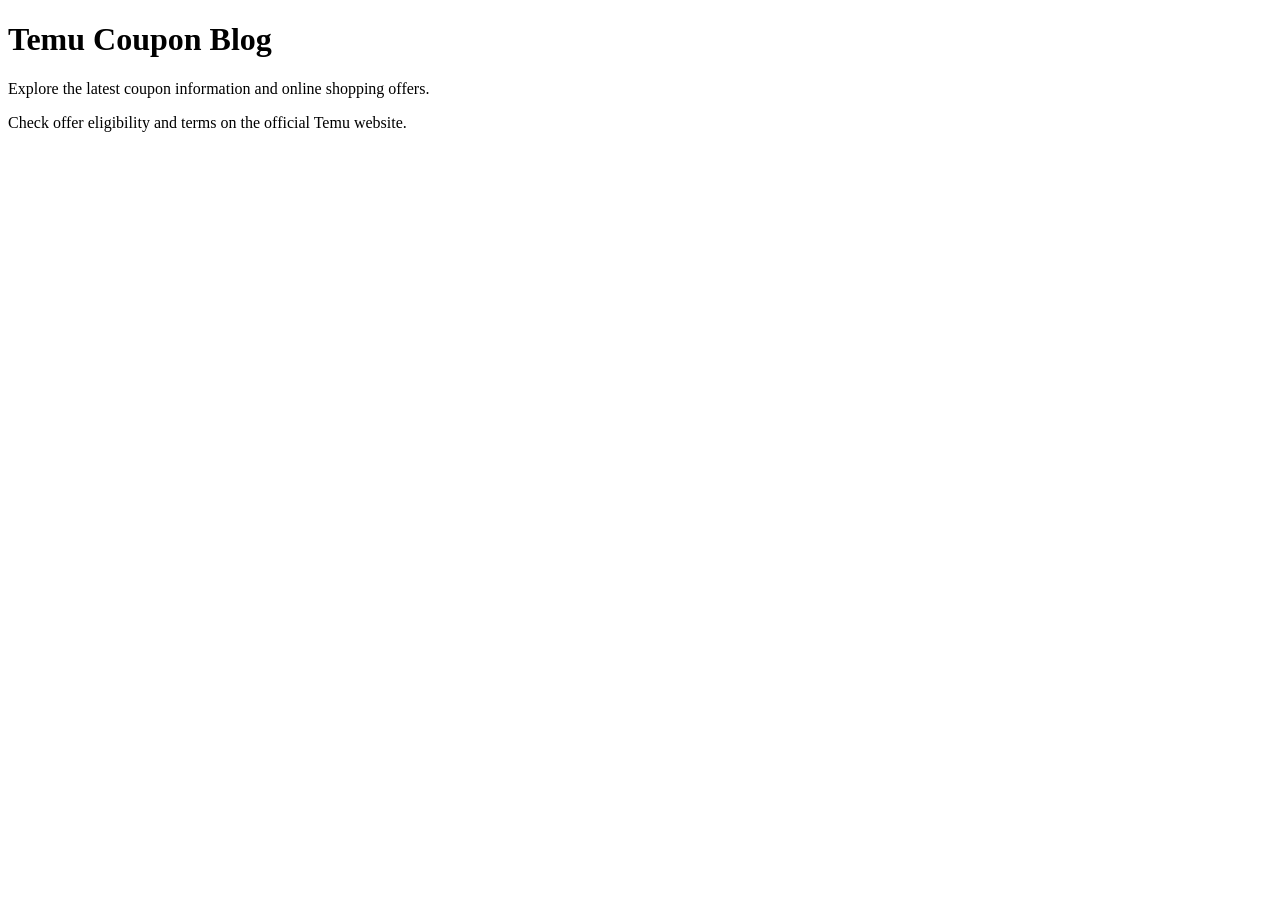
==== index.html @ 23bea96b "Create index.html" ====
<!DOCTYPE html>
<html lang="en">
<head>
  <meta charset="UTF-8">
  <meta name="viewport" content="width=device-width, initial-scale=1.0">
  <title>Temu Coupon Blog</title>
  <meta name="description" content="Explore online shopping deals, coupon information and savings tips.">
</head>
<body>
  <h1>Temu Coupon Blog</h1>
  <p>Explore the latest coupon information and online shopping offers.</p>
  <p>Check offer eligibility and terms on the official Temu website.</p>
</body>
</html>
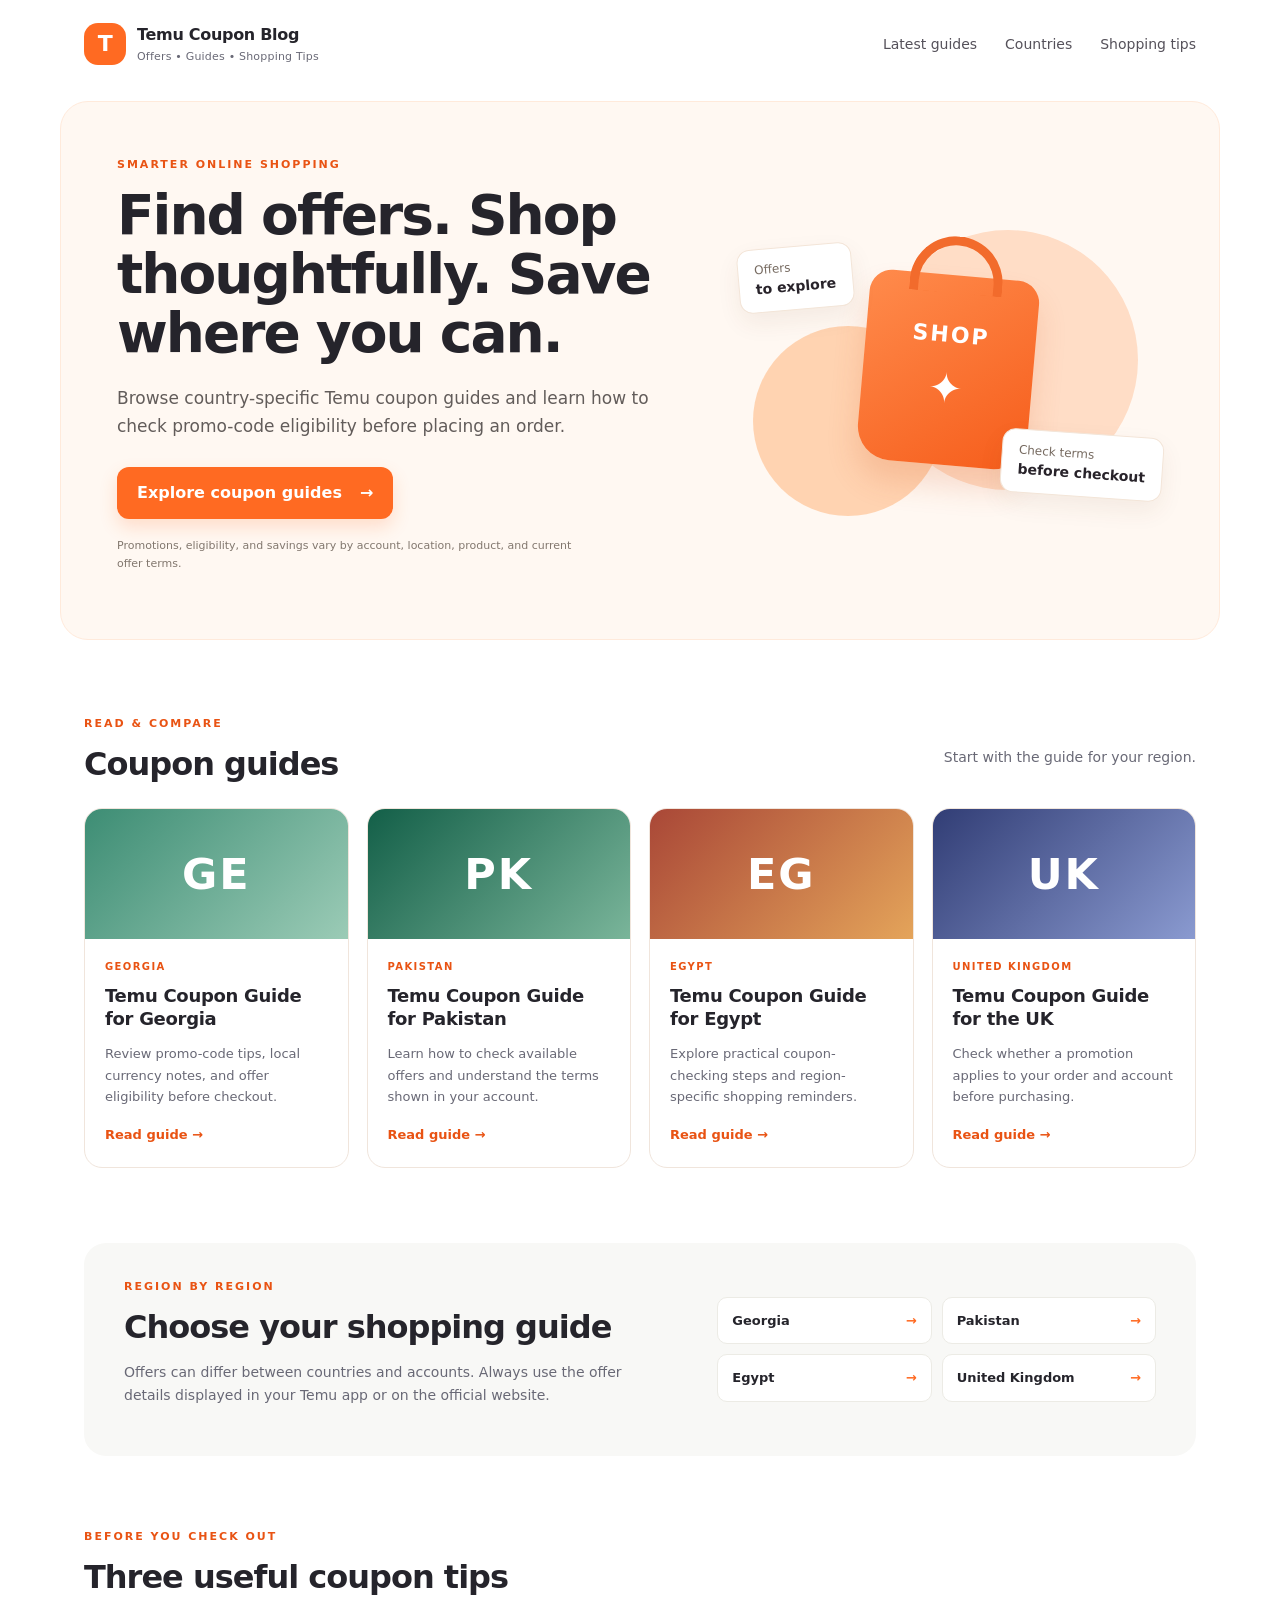
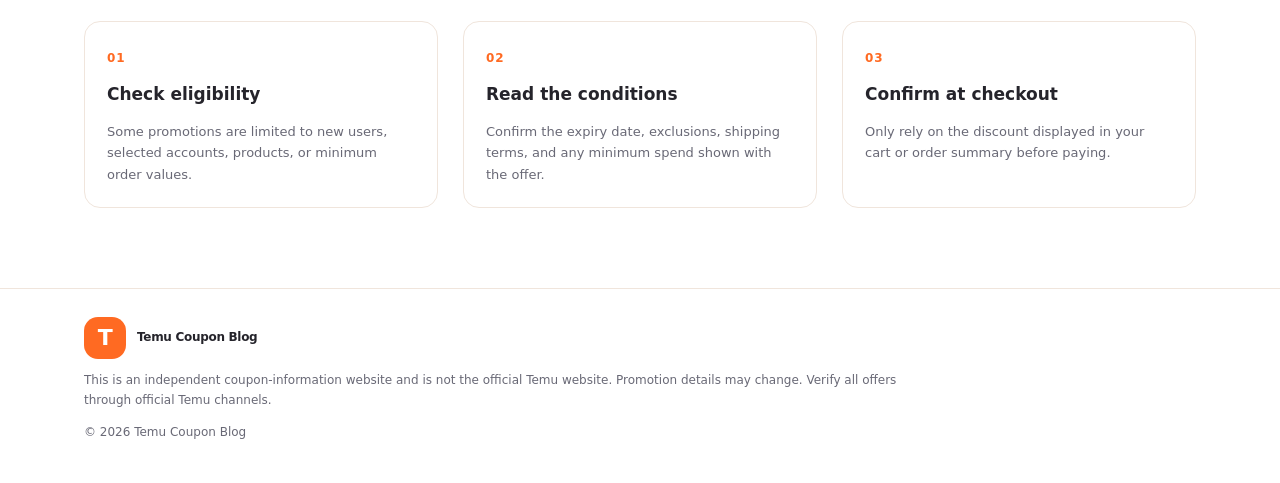
==== commit d5949c29: "Add files via upload" ====
--- a/index.html
+++ b/index.html
@@ -1,15 +1,51 @@
-
-<!DOCTYPE html>
+<!doctype html>
 <html lang="en">
 <head>
-  <meta charset="UTF-8">
-  <meta name="viewport" content="width=device-width, initial-scale=1.0">
-  <title>Temu Coupon Blog</title>
-  <meta name="description" content="Explore online shopping deals, coupon information and savings tips.">
+  <meta charset="utf-8">
+  <meta name="viewport" content="width=device-width, initial-scale=1">
+  <title>Temu Coupon Blog | Shopping Offers & Savings Tips</title>
+  <meta name="description" content="Explore Temu coupon information, shopping offers, country-specific savings guides, and tips for checking current promotions.">
+  <link rel="canonical" href="https://temu-coupon-blog.aiariya151.workers.dev/">
+  <link rel="stylesheet" href="styles.css">
 </head>
 <body>
-  <h1>Temu Coupon Blog</h1>
-  <p>Explore the latest coupon information and online shopping offers.</p>
-  <p>Check offer eligibility and terms on the official Temu website.</p>
-</body>
-</html>
+<header class="site-header">
+  <a class="brand" href="index.html"><span class="brand-mark">T</span><span>Temu Coupon Blog<small>Offers • Guides • Shopping Tips</small></span></a>
+  <nav><a href="#latest">Latest guides</a><a href="#countries">Countries</a><a href="#tips">Shopping tips</a></nav>
+</header>
+<main>
+  <section class="hero">
+    <div class="hero-copy">
+      <p class="eyebrow">SMARTER ONLINE SHOPPING</p>
+      <h1>Find offers. Shop thoughtfully. Save where you can.</h1>
+      <p>Browse country-specific Temu coupon guides and learn how to check promo-code eligibility before placing an order.</p>
+      <a class="button" href="#latest">Explore coupon guides <span aria-hidden="true">→</span></a>
+      <p class="fine-print">Promotions, eligibility, and savings vary by account, location, product, and current offer terms.</p>
+    </div>
+    <div class="hero-art" aria-label="Decorative shopping illustration">
+      <div class="circle circle-one"></div><div class="circle circle-two"></div>
+      <div class="shopping-bag"><span>SHOP</span><b>✦</b></div>
+      <div class="float-card card-a">Offers<br><strong>to explore</strong></div>
+      <div class="float-card card-b">Check terms<br><strong>before checkout</strong></div>
+    </div>
+  </section>
+
+  <section class="section" id="latest">
+    <div class="section-heading"><div><p class="eyebrow">READ & COMPARE</p><h2>Coupon guides</h2></div><p>Start with the guide for your region.</p></div>
+    <div class="article-grid">
+      <article class="article-card"><div class="card-top georgia">GE</div><div class="card-content"><p class="tag">GEORGIA</p><h3>Temu Coupon Guide for Georgia</h3><p>Review promo-code tips, local currency notes, and offer eligibility before checkout.</p><a href="articles/georgia.html">Read guide →</a></div></article>
+      <article class="article-card"><div class="card-top pakistan">PK</div><div class="card-content"><p class="tag">PAKISTAN</p><h3>Temu Coupon Guide for Pakistan</h3><p>Learn how to check available offers and understand the terms shown in your account.</p><a href="articles/pakistan.html">Read guide →</a></div></article>
+      <article class="article-card"><div class="card-top egypt">EG</div><div class="card-content"><p class="tag">EGYPT</p><h3>Temu Coupon Guide for Egypt</h3><p>Explore practical coupon-checking steps and region-specific shopping reminders.</p><a href="articles/egypt.html">Read guide →</a></div></article>
+      <article class="article-card"><div class="card-top uk">UK</div><div class="card-content"><p class="tag">UNITED KINGDOM</p><h3>Temu Coupon Guide for the UK</h3><p>Check whether a promotion applies to your order and account before purchasing.</p><a href="articles/uk.html">Read guide →</a></div></article>
+    </div>
+  </section>
+
+  <section class="tips-section" id="countries">
+    <div><p class="eyebrow">REGION BY REGION</p><h2>Choose your shopping guide</h2><p>Offers can differ between countries and accounts. Always use the offer details displayed in your Temu app or on the official website.</p></div>
+    <div class="country-links"><a href="articles/georgia.html">Georgia <span>→</span></a><a href="articles/pakistan.html">Pakistan <span>→</span></a><a href="articles/egypt.html">Egypt <span>→</span></a><a href="articles/uk.html">United Kingdom <span>→</span></a></div>
+  </section>
+
+  <section class="section tips" id="tips"><p class="eyebrow">BEFORE YOU CHECK OUT</p><h2>Three useful coupon tips</h2><div class="tip-grid"><div><span>01</span><h3>Check eligibility</h3><p>Some promotions are limited to new users, selected accounts, products, or minimum order values.</p></div><div><span>02</span><h3>Read the conditions</h3><p>Confirm the expiry date, exclusions, shipping terms, and any minimum spend shown with the offer.</p></div><div><span>03</span><h3>Confirm at checkout</h3><p>Only rely on the discount displayed in your cart or order summary before paying.</p></div></div></section>
+</main>
+<footer><a class="brand footer-brand" href="index.html"><span class="brand-mark">T</span><span>Temu Coupon Blog</span></a><p>This is an independent coupon-information website and is not the official Temu website. Promotion details may change. Verify all offers through official Temu channels.</p><p>© 2026 Temu Coupon Blog</p></footer>
+</body></html>
--- a/styles.css
+++ b/styles.css
@@ -0,0 +1 @@
+:root{--ink:#25242b;--muted:#696976;--orange:#ff6a22;--orange-dark:#e95313;--cream:#fff8f2;--line:#f0e5dc;--card:#fff;--green:#247b61}*{box-sizing:border-box}html{scroll-behavior:smooth}body{margin:0;font-family:Inter,ui-sans-serif,system-ui,-apple-system,BlinkMacSystemFont,"Segoe UI",sans-serif;color:var(--ink);background:#fff;line-height:1.65}a{color:inherit;text-decoration:none}.site-header{max-width:1160px;margin:auto;padding:22px 24px;display:flex;justify-content:space-between;align-items:center;gap:24px}.brand{display:flex;align-items:center;gap:11px;font-weight:800;letter-spacing:-.3px}.brand small{display:block;color:var(--muted);font-size:11px;font-weight:500;letter-spacing:.2px}.brand-mark{width:42px;height:42px;border-radius:14px;background:var(--orange);color:white;display:grid;place-items:center;font-size:22px;font-weight:900}.site-header nav{display:flex;gap:28px;color:#55515a;font-size:14px}.site-header nav a:hover,.article-card a:hover{color:var(--orange-dark)}.hero{max-width:1160px;margin:12px auto 0;padding:54px 56px;display:grid;grid-template-columns:1.15fr .85fr;gap:34px;align-items:center;background:var(--cream);border:1px solid #ffeadb;border-radius:28px;overflow:hidden}.eyebrow{font-size:11px;letter-spacing:2px;font-weight:800;color:var(--orange-dark);margin:0 0 12px}.hero h1{font-size:clamp(34px,4.3vw,55px);line-height:1.08;letter-spacing:-2px;margin:0 0 20px;max-width:620px}.hero-copy>p:not(.eyebrow):not(.fine-print){max-width:540px;color:#625c5a;font-size:17px}.button{display:inline-flex;gap:18px;align-items:center;background:var(--orange);color:white;padding:13px 20px;border-radius:12px;font-weight:750;margin-top:10px;box-shadow:0 8px 18px #ff6a2230}.button:hover{background:var(--orange-dark)}.fine-print{font-size:11px;color:#82776e;max-width:470px;margin-top:18px}.hero-art{height:300px;position:relative;display:grid;place-items:center}.circle{position:absolute;border-radius:50%}.circle-one{width:260px;height:260px;background:#ffddc6;right:25px;top:10px}.circle-two{width:190px;height:190px;background:#ffc18f;left:20px;bottom:4px;opacity:.65}.shopping-bag{z-index:1;width:170px;height:190px;background:linear-gradient(145deg,#ff8b4c,#f65d1b);border-radius:22px 22px 34px 34px;transform:rotate(5deg);box-shadow:0 20px 30px #d65a2430;display:flex;align-items:center;justify-content:center;flex-direction:column;color:white;font-size:22px;font-weight:900;letter-spacing:2px}.shopping-bag:before{content:"";position:absolute;width:75px;height:48px;border:9px solid #f26b2c;border-bottom:0;border-radius:50px 50px 0 0;top:-39px}.shopping-bag b{font-size:42px}.float-card{position:absolute;z-index:2;background:#fff;border:1px solid #f3e5d8;border-radius:13px;padding:12px 16px;box-shadow:0 10px 25px #62371a12;font-size:12px;color:#766a60;line-height:1.45}.float-card strong{color:#28232a;font-size:14px}.card-a{top:26px;left:5px;transform:rotate(-5deg)}.card-b{right:0;bottom:23px;transform:rotate(4deg)}.section{max-width:1160px;margin:75px auto;padding:0 24px}.section-heading{display:flex;justify-content:space-between;align-items:end;gap:20px;margin-bottom:25px}.section-heading h2,.tips-section h2,.tips h2{font-size:32px;line-height:1.2;letter-spacing:-1px;margin:0}.section-heading>p{color:var(--muted);font-size:14px}.article-grid{display:grid;grid-template-columns:repeat(4,1fr);gap:18px}.article-card{border:1px solid var(--line);border-radius:18px;overflow:hidden;background:white;transition:transform .2s,box-shadow .2s}.article-card:hover{transform:translateY(-3px);box-shadow:0 12px 30px #30200e0b}.card-top{height:130px;display:grid;place-items:center;font-size:43px;font-weight:900;letter-spacing:2px;color:white}.georgia{background:linear-gradient(135deg,#3d8d74,#9bcbb6)}.pakistan{background:linear-gradient(135deg,#135f48,#7ab59a)}.egypt{background:linear-gradient(135deg,#a94737,#e4a45a)}.uk{background:linear-gradient(135deg,#313d75,#8a9ad0)}.card-content{padding:20px}.tag{font-size:10px;letter-spacing:1.4px;font-weight:800;color:var(--orange-dark);margin:0 0 8px}.card-content h3{font-size:18px;line-height:1.3;margin:0 0 10px;letter-spacing:-.3px}.card-content>p:not(.tag){font-size:13px;color:var(--muted);min-height:63px}.card-content a{font-size:13px;font-weight:800;color:var(--orange-dark)}.tips-section{max-width:1112px;margin:0 auto 72px;padding:35px 40px;background:#f8f8f6;border-radius:22px;display:grid;grid-template-columns:1fr .8fr;gap:45px;align-items:center}.tips-section p:not(.eyebrow){font-size:14px;color:var(--muted);max-width:510px}.country-links{display:grid;grid-template-columns:1fr 1fr;gap:10px}.country-links a{background:#fff;border:1px solid #ecebe5;border-radius:10px;padding:12px 14px;font-size:13px;font-weight:750;display:flex;justify-content:space-between}.country-links a span{color:var(--orange)}.tips{margin-top:70px;margin-bottom:80px}.tips h2{margin-bottom:25px}.tip-grid{display:grid;grid-template-columns:repeat(3,1fr);gap:25px}.tip-grid>div{padding:22px;border:1px solid var(--line);border-radius:16px}.tip-grid span{color:var(--orange);font-size:12px;font-weight:900;letter-spacing:1px}.tip-grid h3{margin:9px 0 5px;font-size:17px}.tip-grid p{font-size:13px;color:var(--muted);margin-bottom:0}footer{border-top:1px solid var(--line);padding:28px max(24px,calc((100% - 1112px)/2));color:var(--muted);font-size:12px}footer p{max-width:850px}.footer-brand{color:var(--ink)}.article-page{max-width:850px;margin:35px auto 80px;padding:0 24px}.breadcrumbs{font-size:12px;color:var(--muted);margin-bottom:25px}.article-page h1{font-size:clamp(32px,5vw,48px);line-height:1.13;letter-spacing:-1.5px;margin:0 0 18px}.article-page .intro{font-size:18px;color:#625c5a}.notice{background:var(--cream);border:1px solid #ffeadb;padding:16px 18px;border-radius:12px;font-size:13px;margin:25px 0}.article-page h2{margin-top:34px;line-height:1.25}.article-page li{margin:8px 0}.article-page .button{margin-top:12px}@media(max-width:850px){.hero{margin:8px 16px 0;padding:36px 28px;grid-template-columns:1fr}.hero-art{height:250px}.article-grid{grid-template-columns:repeat(2,1fr)}.tips-section{margin:0 16px 60px;grid-template-columns:1fr;padding:28px}.site-header nav{gap:14px}.section{margin:55px auto}}@media(max-width:560px){.site-header{align-items:flex-start;flex-direction:column}.site-header nav{font-size:12px;flex-wrap:wrap}.hero{padding:30px 22px}.hero h1{letter-spacing:-1.3px}.hero-art{height:230px}.article-grid{grid-template-columns:1fr}.card-top{height:105px}.card-content>p:not(.tag){min-height:0}.section-heading{align-items:flex-start;flex-direction:column}.country-links,.tip-grid{grid-template-columns:1fr}.section-heading h2,.tips-section h2,.tips h2{font-size:28px}}
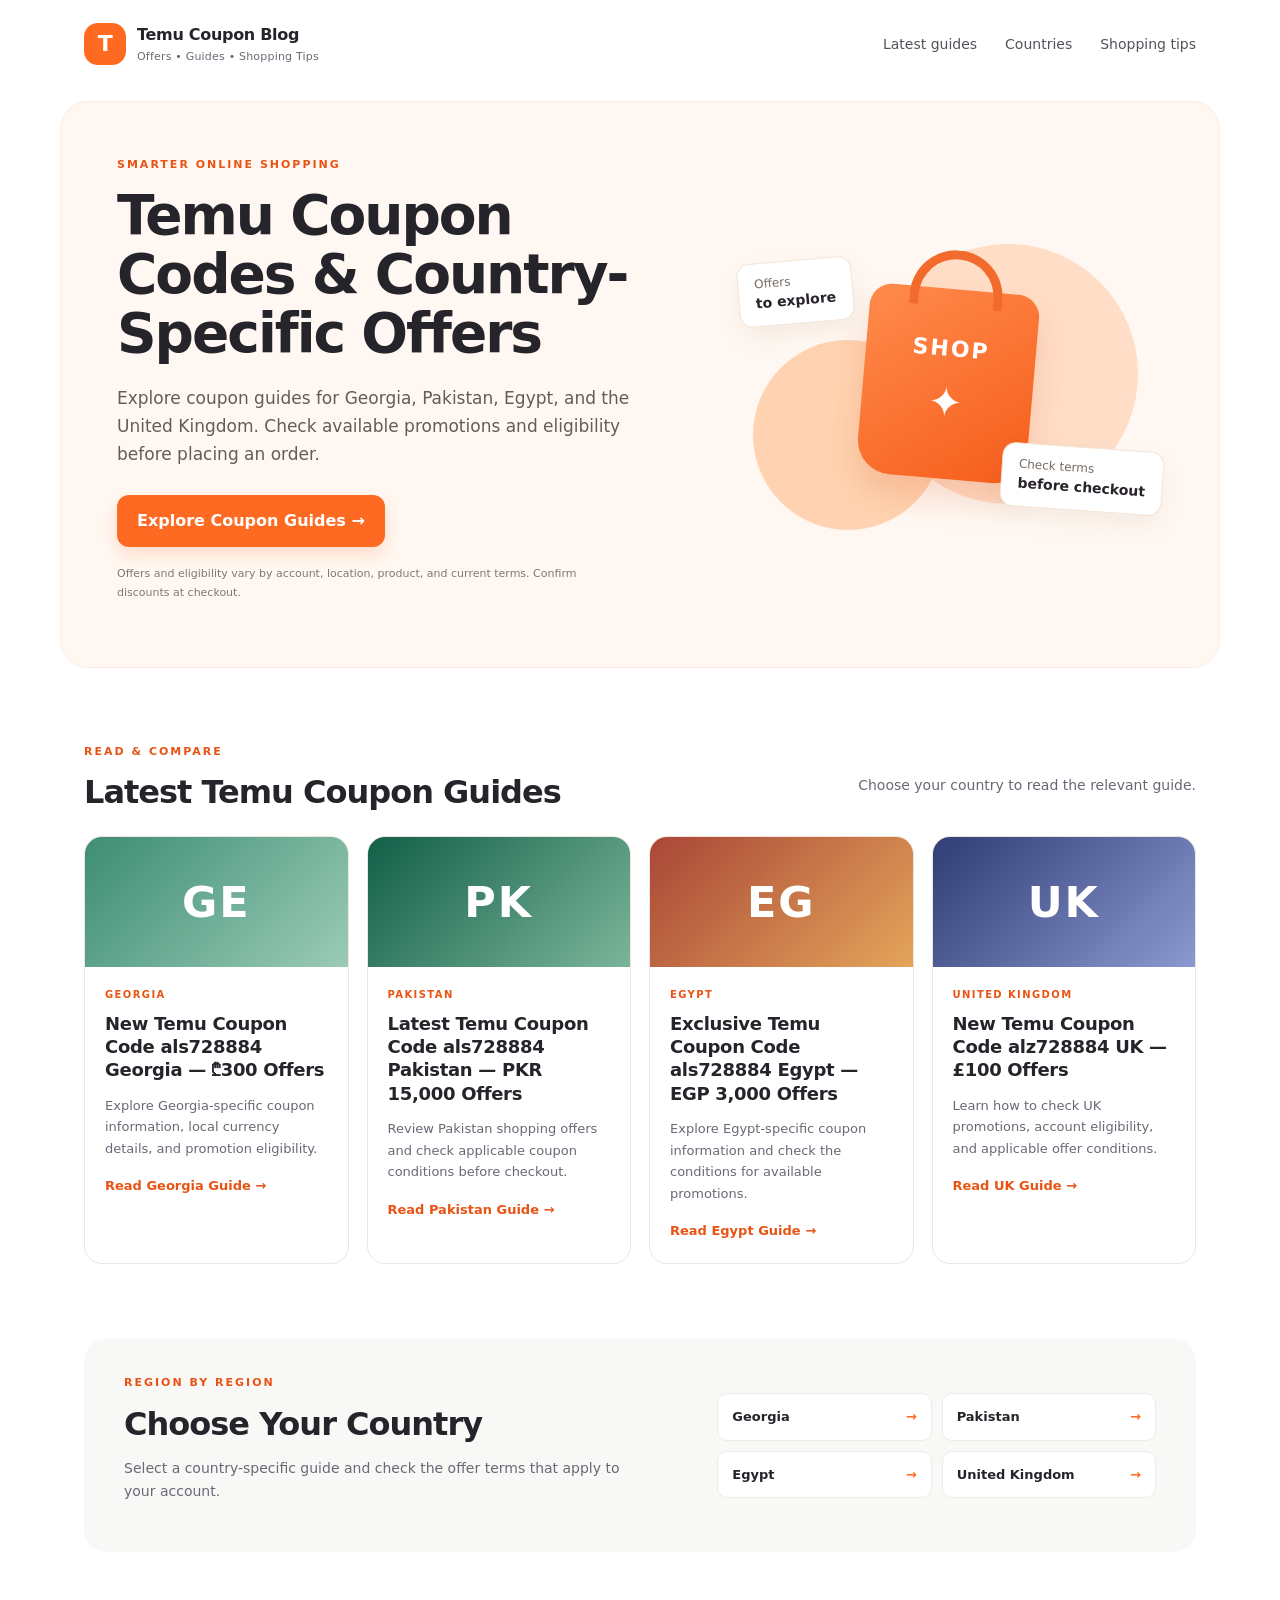
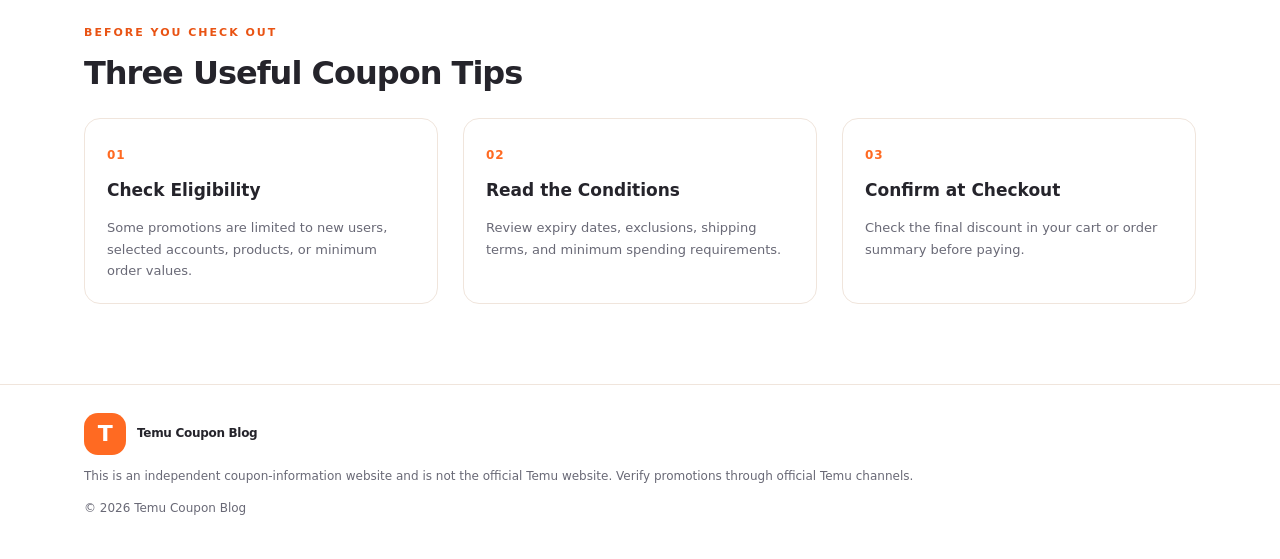
==== commit f0d3c809: "Update index.html" ====
--- a/index.html
+++ b/index.html
@@ -1,29 +1,45 @@
+
 <!doctype html>
 <html lang="en">
 <head>
   <meta charset="utf-8">
   <meta name="viewport" content="width=device-width, initial-scale=1">
-  <title>Temu Coupon Blog | Shopping Offers & Savings Tips</title>
-  <meta name="description" content="Explore Temu coupon information, shopping offers, country-specific savings guides, and tips for checking current promotions.">
+
+  <title>Temu Coupon Codes & Promo Offers | Country Guides 2026</title>
+  <meta name="description" content="Explore Temu coupon codes and shopping offers for Georgia, Pakistan, Egypt, and the UK. Check promo-code eligibility and current offer terms before checkout.">
+
   <link rel="canonical" href="https://temu-coupon-blog.aiariya151.workers.dev/">
   <link rel="stylesheet" href="styles.css">
 </head>
 <body>
+
 <header class="site-header">
-  <a class="brand" href="index.html"><span class="brand-mark">T</span><span>Temu Coupon Blog<small>Offers • Guides • Shopping Tips</small></span></a>
-  <nav><a href="#latest">Latest guides</a><a href="#countries">Countries</a><a href="#tips">Shopping tips</a></nav>
+  <a class="brand" href="index.html">
+    <span class="brand-mark">T</span>
+    <span>Temu Coupon Blog
+      <small>Offers • Guides • Shopping Tips</small>
+    </span>
+  </a>
+  <nav>
+    <a href="#latest">Latest guides</a>
+    <a href="#countries">Countries</a>
+    <a href="#tips">Shopping tips</a>
+  </nav>
 </header>
+
 <main>
   <section class="hero">
     <div class="hero-copy">
       <p class="eyebrow">SMARTER ONLINE SHOPPING</p>
-      <h1>Find offers. Shop thoughtfully. Save where you can.</h1>
-      <p>Browse country-specific Temu coupon guides and learn how to check promo-code eligibility before placing an order.</p>
-      <a class="button" href="#latest">Explore coupon guides <span aria-hidden="true">→</span></a>
-      <p class="fine-print">Promotions, eligibility, and savings vary by account, location, product, and current offer terms.</p>
+      <h1>Temu Coupon Codes & Country-Specific Offers</h1>
+      <p>Explore coupon guides for Georgia, Pakistan, Egypt, and the United Kingdom. Check available promotions and eligibility before placing an order.</p>
+      <a class="button" href="#latest">Explore Coupon Guides →</a>
+      <p class="fine-print">Offers and eligibility vary by account, location, product, and current terms. Confirm discounts at checkout.</p>
     </div>
+
     <div class="hero-art" aria-label="Decorative shopping illustration">
-      <div class="circle circle-one"></div><div class="circle circle-two"></div>
+      <div class="circle circle-one"></div>
+      <div class="circle circle-two"></div>
       <div class="shopping-bag"><span>SHOP</span><b>✦</b></div>
       <div class="float-card card-a">Offers<br><strong>to explore</strong></div>
       <div class="float-card card-b">Check terms<br><strong>before checkout</strong></div>
@@ -31,21 +47,106 @@
   </section>
 
   <section class="section" id="latest">
-    <div class="section-heading"><div><p class="eyebrow">READ & COMPARE</p><h2>Coupon guides</h2></div><p>Start with the guide for your region.</p></div>
+    <div class="section-heading">
+      <div>
+        <p class="eyebrow">READ & COMPARE</p>
+        <h2>Latest Temu Coupon Guides</h2>
+      </div>
+      <p>Choose your country to read the relevant guide.</p>
+    </div>
+
     <div class="article-grid">
-      <article class="article-card"><div class="card-top georgia">GE</div><div class="card-content"><p class="tag">GEORGIA</p><h3>Temu Coupon Guide for Georgia</h3><p>Review promo-code tips, local currency notes, and offer eligibility before checkout.</p><a href="articles/georgia.html">Read guide →</a></div></article>
-      <article class="article-card"><div class="card-top pakistan">PK</div><div class="card-content"><p class="tag">PAKISTAN</p><h3>Temu Coupon Guide for Pakistan</h3><p>Learn how to check available offers and understand the terms shown in your account.</p><a href="articles/pakistan.html">Read guide →</a></div></article>
-      <article class="article-card"><div class="card-top egypt">EG</div><div class="card-content"><p class="tag">EGYPT</p><h3>Temu Coupon Guide for Egypt</h3><p>Explore practical coupon-checking steps and region-specific shopping reminders.</p><a href="articles/egypt.html">Read guide →</a></div></article>
-      <article class="article-card"><div class="card-top uk">UK</div><div class="card-content"><p class="tag">UNITED KINGDOM</p><h3>Temu Coupon Guide for the UK</h3><p>Check whether a promotion applies to your order and account before purchasing.</p><a href="articles/uk.html">Read guide →</a></div></article>
+
+      <article class="article-card">
+        <div class="card-top georgia">GE</div>
+        <div class="card-content">
+          <p class="tag">GEORGIA</p>
+          <h3>New Temu Coupon Code als728884 Georgia — ₾300 Offers</h3>
+          <p>Explore Georgia-specific coupon information, local currency details, and promotion eligibility.</p>
+          <a href="articles/new-temu-coupon-code-als728884-georgia.html">Read Georgia Guide →</a>
+        </div>
+      </article>
+
+      <article class="article-card">
+        <div class="card-top pakistan">PK</div>
+        <div class="card-content">
+          <p class="tag">PAKISTAN</p>
+          <h3>Latest Temu Coupon Code als728884 Pakistan — PKR 15,000 Offers</h3>
+          <p>Review Pakistan shopping offers and check applicable coupon conditions before checkout.</p>
+          <a href="articles/latest-temu-coupon-code-als728884-pakistan.html">Read Pakistan Guide →</a>
+        </div>
+      </article>
+
+      <article class="article-card">
+        <div class="card-top egypt">EG</div>
+        <div class="card-content">
+          <p class="tag">EGYPT</p>
+          <h3>Exclusive Temu Coupon Code als728884 Egypt — EGP 3,000 Offers</h3>
+          <p>Explore Egypt-specific coupon information and check the conditions for available promotions.</p>
+          <a href="articles/exclusive-temu-coupon-code-als728884-egypt.html">Read Egypt Guide →</a>
+        </div>
+      </article>
+
+      <article class="article-card">
+        <div class="card-top uk">UK</div>
+        <div class="card-content">
+          <p class="tag">UNITED KINGDOM</p>
+          <h3>New Temu Coupon Code alz728884 UK — £100 Offers</h3>
+          <p>Learn how to check UK promotions, account eligibility, and applicable offer conditions.</p>
+          <a href="articles/new-temu-coupon-code-alz728884-uk.html">Read UK Guide →</a>
+        </div>
+      </article>
+
     </div>
   </section>
 
   <section class="tips-section" id="countries">
-    <div><p class="eyebrow">REGION BY REGION</p><h2>Choose your shopping guide</h2><p>Offers can differ between countries and accounts. Always use the offer details displayed in your Temu app or on the official website.</p></div>
-    <div class="country-links"><a href="articles/georgia.html">Georgia <span>→</span></a><a href="articles/pakistan.html">Pakistan <span>→</span></a><a href="articles/egypt.html">Egypt <span>→</span></a><a href="articles/uk.html">United Kingdom <span>→</span></a></div>
+    <div>
+      <p class="eyebrow">REGION BY REGION</p>
+      <h2>Choose Your Country</h2>
+      <p>Select a country-specific guide and check the offer terms that apply to your account.</p>
+    </div>
+
+    <div class="country-links">
+      <a href="articles/new-temu-coupon-code-als728884-georgia.html">Georgia <span>→</span></a>
+      <a href="articles/latest-temu-coupon-code-als728884-pakistan.html">Pakistan <span>→</span></a>
+      <a href="articles/exclusive-temu-coupon-code-als728884-egypt.html">Egypt <span>→</span></a>
+      <a href="articles/new-temu-coupon-code-alz728884-uk.html">United Kingdom <span>→</span></a>
+    </div>
   </section>
 
-  <section class="section tips" id="tips"><p class="eyebrow">BEFORE YOU CHECK OUT</p><h2>Three useful coupon tips</h2><div class="tip-grid"><div><span>01</span><h3>Check eligibility</h3><p>Some promotions are limited to new users, selected accounts, products, or minimum order values.</p></div><div><span>02</span><h3>Read the conditions</h3><p>Confirm the expiry date, exclusions, shipping terms, and any minimum spend shown with the offer.</p></div><div><span>03</span><h3>Confirm at checkout</h3><p>Only rely on the discount displayed in your cart or order summary before paying.</p></div></div></section>
+  <section class="section tips" id="tips">
+    <p class="eyebrow">BEFORE YOU CHECK OUT</p>
+    <h2>Three Useful Coupon Tips</h2>
+
+    <div class="tip-grid">
+      <div>
+        <span>01</span>
+        <h3>Check Eligibility</h3>
+        <p>Some promotions are limited to new users, selected accounts, products, or minimum order values.</p>
+      </div>
+      <div>
+        <span>02</span>
+        <h3>Read the Conditions</h3>
+        <p>Review expiry dates, exclusions, shipping terms, and minimum spending requirements.</p>
+      </div>
+      <div>
+        <span>03</span>
+        <h3>Confirm at Checkout</h3>
+        <p>Check the final discount in your cart or order summary before paying.</p>
+      </div>
+    </div>
+  </section>
 </main>
-<footer><a class="brand footer-brand" href="index.html"><span class="brand-mark">T</span><span>Temu Coupon Blog</span></a><p>This is an independent coupon-information website and is not the official Temu website. Promotion details may change. Verify all offers through official Temu channels.</p><p>© 2026 Temu Coupon Blog</p></footer>
-</body></html>+
+<footer>
+  <a class="brand footer-brand" href="index.html">
+    <span class="brand-mark">T</span>
+    <span>Temu Coupon Blog</span>
+  </a>
+  <p>This is an independent coupon-information website and is not the official Temu website. Verify promotions through official Temu channels.</p>
+  <p>© 2026 Temu Coupon Blog</p>
+</footer>
+
+</body>
+</html>
